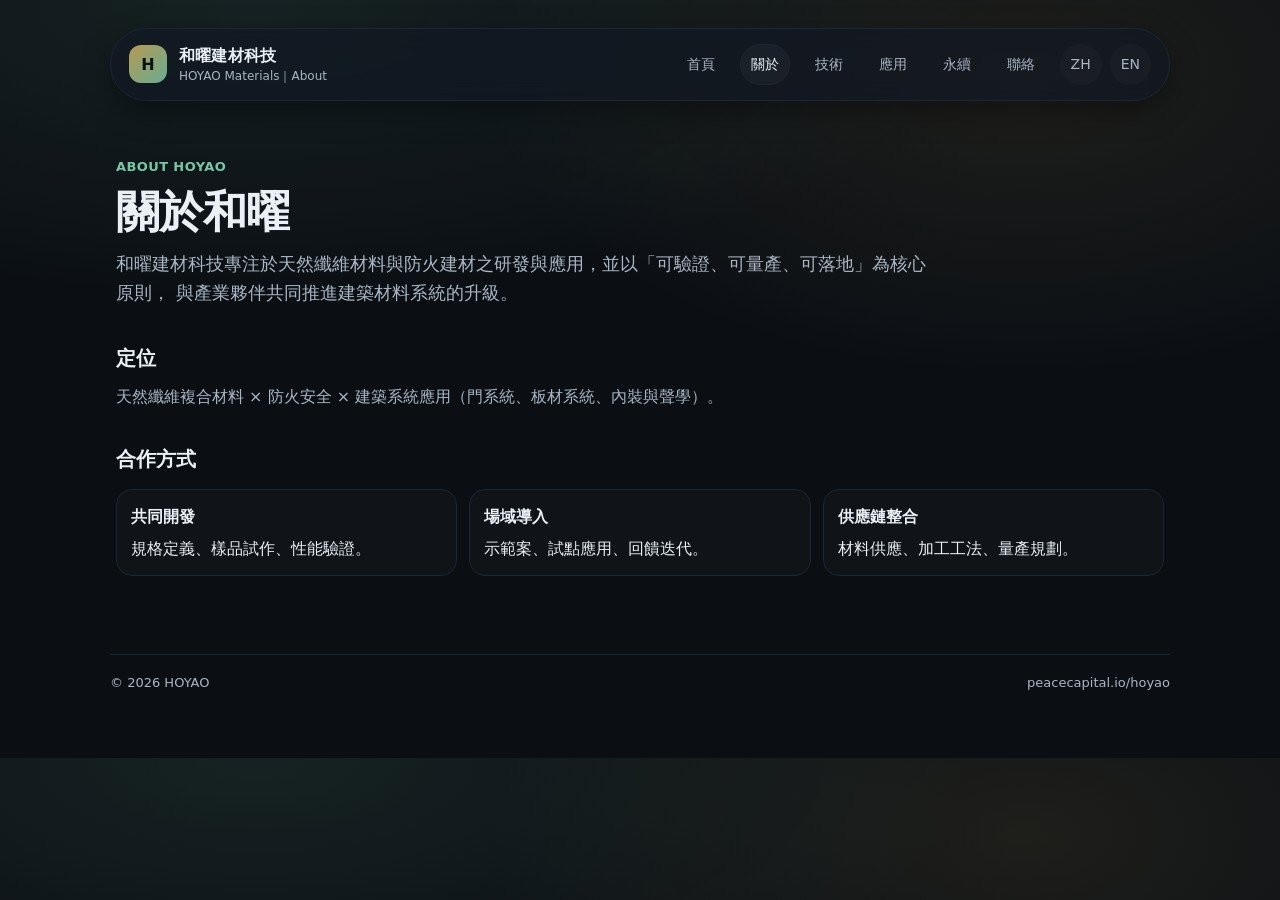
==== hoyao/zh/about.html @ d64ceba9 "Create about.html" ====
<!doctype html><html lang="zh-Hant"><head>
<meta charset="utf-8"/><meta name="viewport" content="width=device-width,initial-scale=1"/>
<title>關於和曜｜和曜建材科技 HOYAO Materials</title>
<meta name="description" content="和曜建材科技（HOYAO Materials）公司介紹、定位與合作方式。"/>
<link rel="canonical" href="https://peacecapital.io/hoyao/zh/about.html"/>
<link rel="stylesheet" href="../style.css"/>
</head><body>
<div class="container">
  <div class="nav">
    <div class="brand"><div class="logo">H</div><div>
      <div class="name">和曜建材科技</div>
      <div class="sub">HOYAO Materials｜About</div>
    </div></div>
    <div class="links">
      <a href="/hoyao/zh/">首頁</a>
      <a class="active" href="/hoyao/zh/about.html">關於</a>
      <a href="/hoyao/zh/technology.html">技術</a>
      <a href="/hoyao/zh/applications.html">應用</a>
      <a href="/hoyao/zh/sustainability.html">永續</a>
      <a href="/hoyao/zh/contact.html">聯絡</a>
      <span class="lang"><a class="pill" href="/hoyao/zh/">ZH</a><a class="pill" href="/hoyao/en/">EN</a></span>
    </div>
  </div>

  <div class="hero">
    <div class="kicker">ABOUT HOYAO</div>
    <div class="h1">關於和曜</div>
    <div class="lead">
      和曜建材科技專注於天然纖維材料與防火建材之研發與應用，並以「可驗證、可量產、可落地」為核心原則，
      與產業夥伴共同推進建築材料系統的升級。
    </div>

    <div class="section">
      <h2>定位</h2>
      <p>天然纖維複合材料 × 防火安全 × 建築系統應用（門系統、板材系統、內裝與聲學）。</p>
    </div>

    <div class="section">
      <h2>合作方式</h2>
      <div class="list">
        <div class="item"><b>共同開發</b>規格定義、樣品試作、性能驗證。</div>
        <div class="item"><b>場域導入</b>示範案、試點應用、回饋迭代。</div>
        <div class="item"><b>供應鏈整合</b>材料供應、加工工法、量產規劃。</div>
      </div>
    </div>
  </div>

  <div class="footer"><div>© <span id="y"></span> HOYAO</div><div>peacecapital.io/hoyao</div></div>
</div>
<script>document.getElementById("y").textContent=new Date().getFullYear();</script>
</body></html>
---- hoyao/style.css ----
:root{
  --bg:#0b0f14;
  --card:#111824;
  --text:#eaf0f6;
  --muted:#a9b6c3;
  --line:#1b2636;
  --accent:#c8a85a;   /* 低調金色 */
  --accent2:#77c7a5;  /* 低調綠 */
  --shadow: 0 10px 30px rgba(0,0,0,.35);
  --radius: 18px;
}

*{box-sizing:border-box}
html,body{margin:0;padding:0}
body{
  font-family: ui-sans-serif, system-ui, -apple-system, "Segoe UI", Roboto, "Noto Sans TC", "PingFang TC", "Microsoft JhengHei", Arial, sans-serif;
  background: radial-gradient(1200px 500px at 20% 0%, rgba(119,199,165,.10), transparent 60%),
              radial-gradient(900px 500px at 80% 10%, rgba(200,168,90,.10), transparent 60%),
              var(--bg);
  color:var(--text);
  line-height:1.6;
}

a{color:inherit;text-decoration:none}
a:hover{opacity:.9}

.container{max-width:1100px;margin:0 auto;padding:28px 20px 64px}
.nav{
  display:flex;align-items:center;justify-content:space-between;
  gap:14px; padding:14px 18px; border:1px solid var(--line);
  border-radius:999px; background:rgba(17,24,36,.65); backdrop-filter: blur(10px);
  box-shadow: var(--shadow);
}
.brand{display:flex;align-items:center;gap:12px}
.logo{
  width:38px;height:38px;border-radius:12px;
  background: linear-gradient(135deg, rgba(200,168,90,.9), rgba(119,199,165,.85));
  display:grid;place-items:center;color:#081018;font-weight:800;
}
.brand .name{font-weight:800;letter-spacing:.2px}
.brand .sub{font-size:12px;color:var(--muted);margin-top:-2px}

.links{display:flex;gap:14px;flex-wrap:wrap;align-items:center;justify-content:flex-end}
.links a{
  font-size:14px;color:var(--muted);
  padding:8px 10px;border-radius:999px;border:1px solid transparent;
}
.links a.active{color:var(--text);border-color:var(--line);background:rgba(255,255,255,.03)}
.lang{display:flex;gap:8px;align-items:center}
.pill{
  font-size:13px;color:var(--text);
  padding:8px 12px;border:1px solid var(--line);
  border-radius:999px;background:rgba(255,255,255,.02);
}
.pill:hover{background:rgba(255,255,255,.04)}
.hero{padding:56px 6px 26px}
.kicker{color:var(--accent2);font-weight:700;letter-spacing:.4px;font-size:13px}
.h1{
  margin:10px 0 14px;font-size:44px;line-height:1.1;font-weight:900;
  letter-spacing:-.6px;
}
.lead{color:var(--muted);font-size:18px;max-width:820px}
.cta{display:flex;gap:12px;flex-wrap:wrap;margin-top:18px}
.btn{
  display:inline-flex;align-items:center;gap:10px;
  padding:12px 16px;border-radius:12px;border:1px solid var(--line);
  background:rgba(255,255,255,.03); color:var(--text);
}
.btn.primary{
  border-color: rgba(200,168,90,.35);
  background: linear-gradient(135deg, rgba(200,168,90,.18), rgba(119,199,165,.10));
}
.grid{
  display:grid; gap:14px; margin-top:26px;
  grid-template-columns: repeat(12, 1fr);
}
.card{
  grid-column: span 6;
  border:1px solid var(--line);
  background:rgba(17,24,36,.55);
  border-radius: var(--radius);
  padding:18px 18px 16px;
  box-shadow: var(--shadow);
}
.card h3{margin:2px 0 8px;font-size:16px}
.card p{margin:0;color:var(--muted);font-size:14px}
.badges{display:flex;gap:8px;flex-wrap:wrap;margin-top:12px}
.badge{
  font-size:12px;color:var(--muted);
  padding:6px 10px;border:1px solid var(--line);
  border-radius:999px;background:rgba(255,255,255,.02)
}
.section{margin-top:34px}
.section h2{margin:0 0 10px;font-size:20px}
.section p{margin:0;color:var(--muted);max-width:900px}
.list{margin-top:14px;display:grid;gap:12px;grid-template-columns: repeat(12, 1fr);}
.item{
  grid-column: span 4;
  border:1px solid var(--line);
  background:rgba(255,255,255,.02);
  border-radius: 16px; padding:14px;
}
.item b{display:block;margin-bottom:6px}
.footer{
  margin-top:52px; padding-top:18px;
  border-top:1px solid var(--line); color:var(--muted); font-size:13px;
  display:flex;justify-content:space-between;gap:14px;flex-wrap:wrap
}

@media (max-width:900px){
  .h1{font-size:36px}
  .card{grid-column: span 12}
  .item{grid-column: span 12}
  .links{justify-content:flex-start}
}
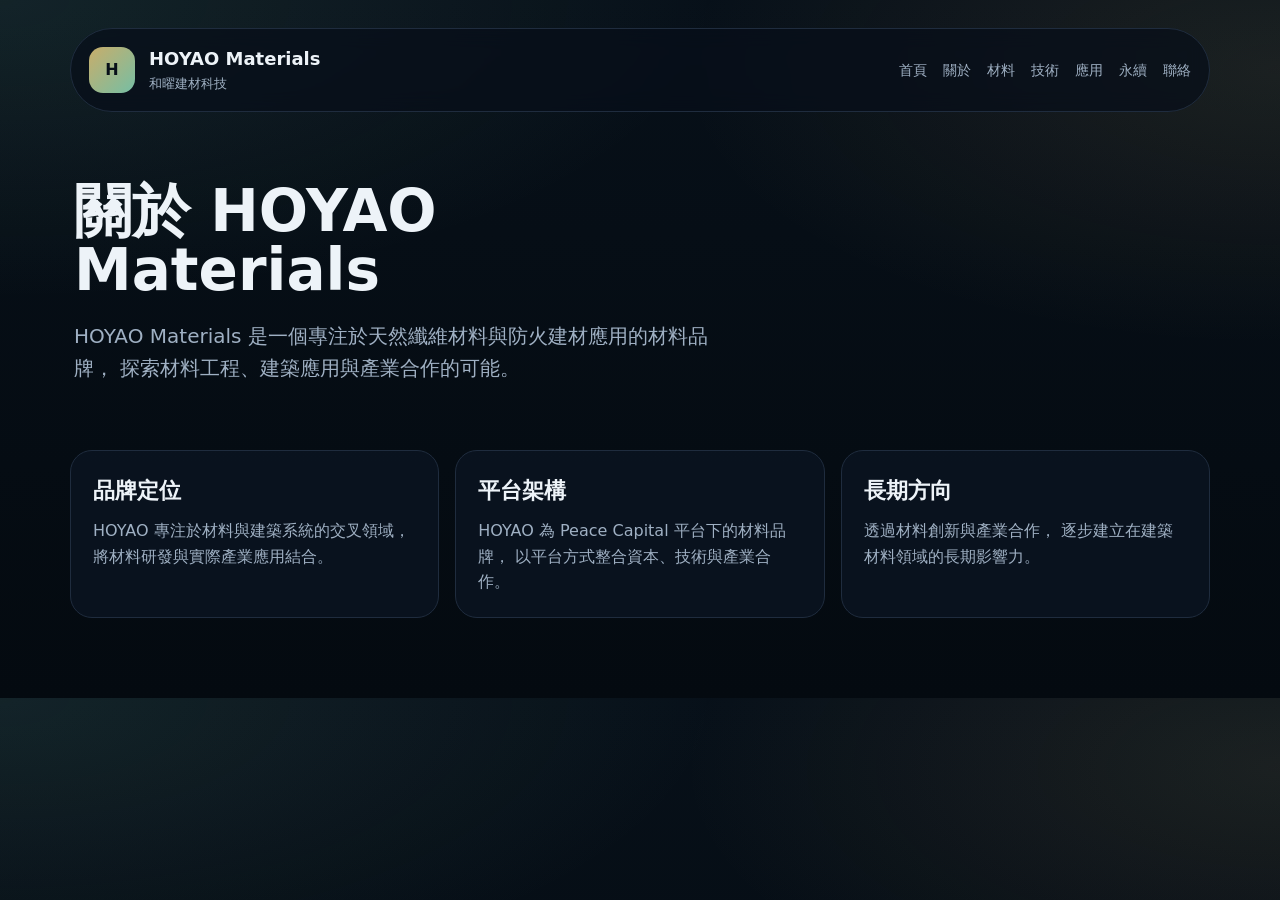
==== commit f9113044: "Update navigation links in about.html" ====
--- a/hoyao/zh/about.html
+++ b/hoyao/zh/about.html
@@ -1,51 +1,121 @@
-<!doctype html><html lang="zh-Hant"><head>
-<meta charset="utf-8"/><meta name="viewport" content="width=device-width,initial-scale=1"/>
-<title>關於和曜｜和曜建材科技 HOYAO Materials</title>
-<meta name="description" content="和曜建材科技（HOYAO Materials）公司介紹、定位與合作方式。"/>
-<link rel="canonical" href="https://peacecapital.io/hoyao/zh/about.html"/>
-<link rel="stylesheet" href="../style.css"/>
-</head><body>
-<div class="container">
-  <div class="nav">
-    <div class="brand"><div class="logo">H</div><div>
-      <div class="name">和曜建材科技</div>
-      <div class="sub">HOYAO Materials｜About</div>
-    </div></div>
-    <div class="links">
-      <a href="/hoyao/zh/">首頁</a>
-      <a class="active" href="/hoyao/zh/about.html">關於</a>
-      <a href="/hoyao/zh/technology.html">技術</a>
-      <a href="/hoyao/zh/applications.html">應用</a>
-      <a href="/hoyao/zh/sustainability.html">永續</a>
-      <a href="/hoyao/zh/contact.html">聯絡</a>
-      <span class="lang"><a class="pill" href="/hoyao/zh/">ZH</a><a class="pill" href="/hoyao/en/">EN</a></span>
-    </div>
-  </div>
+<!doctype html>
+<html lang="zh-Hant">
+<head>
 
-  <div class="hero">
-    <div class="kicker">ABOUT HOYAO</div>
-    <div class="h1">關於和曜</div>
-    <div class="lead">
-      和曜建材科技專注於天然纖維材料與防火建材之研發與應用，並以「可驗證、可量產、可落地」為核心原則，
-      與產業夥伴共同推進建築材料系統的升級。
-    </div>
+<meta charset="utf-8">
+<meta name="viewport" content="width=device-width,initial-scale=1">
 
-    <div class="section">
-      <h2>定位</h2>
-      <p>天然纖維複合材料 × 防火安全 × 建築系統應用（門系統、板材系統、內裝與聲學）。</p>
-    </div>
+<title>關於 HOYAO｜和曜建材科技</title>
 
-    <div class="section">
-      <h2>合作方式</h2>
-      <div class="list">
-        <div class="item"><b>共同開發</b>規格定義、樣品試作、性能驗證。</div>
-        <div class="item"><b>場域導入</b>示範案、試點應用、回饋迭代。</div>
-        <div class="item"><b>供應鏈整合</b>材料供應、加工工法、量產規劃。</div>
-      </div>
-    </div>
-  </div>
+<link rel="stylesheet" href="../style.css">
 
-  <div class="footer"><div>© <span id="y"></span> HOYAO</div><div>peacecapital.io/hoyao</div></div>
+</head>
+
+<body>
+
+<div class="page-shell">
+
+<header class="topbar">
+
+<a class="brand" href="/hoyao/">
+<div class="brand-mark">H</div>
+
+<div>
+<div class="brand-title">HOYAO Materials</div>
+<div class="brand-sub">和曜建材科技</div>
 </div>
-<script>document.getElementById("y").textContent=new Date().getFullYear();</script>
-</body></html>
+
+</a>
+
+<nav class="topnav">
+
+<a href="index.html">首頁</a>
+
+<a href="about.html">關於</a>
+
+<a href="materials.html">材料</a>
+
+<a href="technology.html">技術</a>
+
+<a href="applications.html">應用</a>
+
+<a href="sustainability.html">永續</a>
+
+<a href="contact.html">聯絡</a>
+
+</nav>
+
+</header>
+
+<section class="hero">
+
+<div>
+
+<h1>
+關於 HOYAO Materials
+</h1>
+
+<p class="lead">
+
+HOYAO Materials 是一個專注於天然纖維材料與防火建材應用的材料品牌，
+探索材料工程、建築應用與產業合作的可能。
+
+</p>
+
+</div>
+
+</section>
+
+<section class="section-grid">
+
+<div class="feature-card">
+
+<h2>
+品牌定位
+</h2>
+
+<p>
+
+HOYAO 專注於材料與建築系統的交叉領域，
+將材料研發與實際產業應用結合。
+
+</p>
+
+</div>
+
+<div class="feature-card">
+
+<h2>
+平台架構
+</h2>
+
+<p>
+
+HOYAO 為 Peace Capital 平台下的材料品牌，
+以平台方式整合資本、技術與產業合作。
+
+</p>
+
+</div>
+
+<div class="feature-card">
+
+<h2>
+長期方向
+</h2>
+
+<p>
+
+透過材料創新與產業合作，
+逐步建立在建築材料領域的長期影響力。
+
+</p>
+
+</div>
+
+</section>
+
+</div>
+
+</body>
+</html>
--- a/hoyao/style.css
+++ b/hoyao/style.css
@@ -1,115 +1,411 @@
 :root{
-  --bg:#0b0f14;
-  --card:#111824;
-  --text:#eaf0f6;
-  --muted:#a9b6c3;
-  --line:#1b2636;
-  --accent:#c8a85a;   /* 低調金色 */
-  --accent2:#77c7a5;  /* 低調綠 */
-  --shadow: 0 10px 30px rgba(0,0,0,.35);
-  --radius: 18px;
-}
-
-*{box-sizing:border-box}
-html,body{margin:0;padding:0}
+  --bg:#071019;
+  --bg-soft:#0c1724;
+  --card:#101b2b;
+  --line:#1f2c3e;
+  --text:#edf3f8;
+  --muted:#9fb0c3;
+  --accent:#82d2b4;
+  --accent2:#d3b66f;
+  --radius:22px;
+}
+
+*{
+  box-sizing:border-box;
+}
+
+html,body{
+  margin:0;
+  padding:0;
+}
+
 body{
-  font-family: ui-sans-serif, system-ui, -apple-system, "Segoe UI", Roboto, "Noto Sans TC", "PingFang TC", "Microsoft JhengHei", Arial, sans-serif;
-  background: radial-gradient(1200px 500px at 20% 0%, rgba(119,199,165,.10), transparent 60%),
-              radial-gradient(900px 500px at 80% 10%, rgba(200,168,90,.10), transparent 60%),
-              var(--bg);
+  font-family: ui-sans-serif, system-ui, -apple-system, BlinkMacSystemFont,
+  "Segoe UI", Roboto, "Noto Sans TC", "PingFang TC", "Microsoft JhengHei", Arial, sans-serif;
+
   color:var(--text);
+
+  background:
+  radial-gradient(1200px 500px at 0% 0%, rgba(130,210,180,.10), transparent 60%),
+  radial-gradient(1000px 460px at 100% 10%, rgba(211,182,111,.10), transparent 60%),
+  linear-gradient(180deg, #071019 0%, #040a10 100%);
+
   line-height:1.6;
 }
 
-a{color:inherit;text-decoration:none}
-a:hover{opacity:.9}
-
-.container{max-width:1100px;margin:0 auto;padding:28px 20px 64px}
-.nav{
-  display:flex;align-items:center;justify-content:space-between;
-  gap:14px; padding:14px 18px; border:1px solid var(--line);
-  border-radius:999px; background:rgba(17,24,36,.65); backdrop-filter: blur(10px);
-  box-shadow: var(--shadow);
-}
-.brand{display:flex;align-items:center;gap:12px}
-.logo{
-  width:38px;height:38px;border-radius:12px;
-  background: linear-gradient(135deg, rgba(200,168,90,.9), rgba(119,199,165,.85));
-  display:grid;place-items:center;color:#081018;font-weight:800;
-}
-.brand .name{font-weight:800;letter-spacing:.2px}
-.brand .sub{font-size:12px;color:var(--muted);margin-top:-2px}
-
-.links{display:flex;gap:14px;flex-wrap:wrap;align-items:center;justify-content:flex-end}
-.links a{
-  font-size:14px;color:var(--muted);
-  padding:8px 10px;border-radius:999px;border:1px solid transparent;
-}
-.links a.active{color:var(--text);border-color:var(--line);background:rgba(255,255,255,.03)}
-.lang{display:flex;gap:8px;align-items:center}
-.pill{
-  font-size:13px;color:var(--text);
-  padding:8px 12px;border:1px solid var(--line);
-  border-radius:999px;background:rgba(255,255,255,.02);
-}
-.pill:hover{background:rgba(255,255,255,.04)}
-.hero{padding:56px 6px 26px}
-.kicker{color:var(--accent2);font-weight:700;letter-spacing:.4px;font-size:13px}
-.h1{
-  margin:10px 0 14px;font-size:44px;line-height:1.1;font-weight:900;
-  letter-spacing:-.6px;
-}
-.lead{color:var(--muted);font-size:18px;max-width:820px}
-.cta{display:flex;gap:12px;flex-wrap:wrap;margin-top:18px}
+a{
+  text-decoration:none;
+  color:inherit;
+}
+
+/* PAGE */
+
+.page-shell{
+  max-width:1180px;
+  margin:0 auto;
+  padding:28px 20px 80px;
+}
+
+/* NAVBAR */
+
+.topbar{
+  display:flex;
+  justify-content:space-between;
+  align-items:center;
+  gap:18px;
+
+  padding:16px 18px;
+
+  border:1px solid var(--line);
+  border-radius:999px;
+
+  background:rgba(8,15,25,.72);
+  backdrop-filter:blur(10px);
+}
+
+.brand{
+  display:flex;
+  align-items:center;
+  gap:14px;
+}
+
+.brand-mark{
+  width:46px;
+  height:46px;
+
+  border-radius:14px;
+
+  display:grid;
+  place-items:center;
+
+  font-weight:800;
+  color:#071019;
+
+  background:linear-gradient(
+    135deg,
+    rgba(211,182,111,.95),
+    rgba(130,210,180,.9)
+  );
+}
+
+.brand-title{
+  font-size:18px;
+  font-weight:800;
+}
+
+.brand-sub{
+  font-size:13px;
+  color:var(--muted);
+}
+
+.topnav{
+  display:flex;
+  gap:16px;
+  align-items:center;
+}
+
+.topnav a{
+  font-size:14px;
+  color:var(--muted);
+}
+
+.topnav a.active{
+  color:var(--text);
+}
+
+/* HERO */
+
+.hero{
+  display:grid;
+  grid-template-columns:1.2fr .8fr;
+  gap:24px;
+
+  padding:70px 4px 26px;
+}
+
+.eyebrow{
+  font-size:13px;
+  font-weight:700;
+  color:var(--accent);
+  margin-bottom:12px;
+}
+
+.hero h1{
+  margin:0 0 18px;
+
+  font-size:58px;
+  line-height:1.02;
+}
+
+.lead{
+  font-size:20px;
+  color:var(--muted);
+}
+
+.hero-actions{
+  display:flex;
+  gap:14px;
+  flex-wrap:wrap;
+
+  margin-top:24px;
+}
+
 .btn{
-  display:inline-flex;align-items:center;gap:10px;
-  padding:12px 16px;border-radius:12px;border:1px solid var(--line);
-  background:rgba(255,255,255,.03); color:var(--text);
-}
-.btn.primary{
-  border-color: rgba(200,168,90,.35);
-  background: linear-gradient(135deg, rgba(200,168,90,.18), rgba(119,199,165,.10));
-}
-.grid{
-  display:grid; gap:14px; margin-top:26px;
-  grid-template-columns: repeat(12, 1fr);
-}
-.card{
-  grid-column: span 6;
-  border:1px solid var(--line);
-  background:rgba(17,24,36,.55);
-  border-radius: var(--radius);
-  padding:18px 18px 16px;
-  box-shadow: var(--shadow);
-}
-.card h3{margin:2px 0 8px;font-size:16px}
-.card p{margin:0;color:var(--muted);font-size:14px}
-.badges{display:flex;gap:8px;flex-wrap:wrap;margin-top:12px}
-.badge{
-  font-size:12px;color:var(--muted);
-  padding:6px 10px;border:1px solid var(--line);
-  border-radius:999px;background:rgba(255,255,255,.02)
-}
-.section{margin-top:34px}
-.section h2{margin:0 0 10px;font-size:20px}
-.section p{margin:0;color:var(--muted);max-width:900px}
-.list{margin-top:14px;display:grid;gap:12px;grid-template-columns: repeat(12, 1fr);}
-.item{
-  grid-column: span 4;
-  border:1px solid var(--line);
+  display:inline-flex;
+  align-items:center;
+  justify-content:center;
+
+  padding:12px 18px;
+
+  border-radius:12px;
+  border:1px solid var(--line);
+
+  background:rgba(255,255,255,.03);
+
+  font-weight:600;
+}
+
+.btn:hover{
+  background:rgba(255,255,255,.05);
+}
+
+.btn-primary{
+  background:linear-gradient(
+    135deg,
+    rgba(130,210,180,.16),
+    rgba(211,182,111,.12)
+  );
+
+  border-color:rgba(130,210,180,.24);
+}
+
+/* HERO SIDE PANEL */
+
+.hero-panel{
+  display:flex;
+}
+
+.panel-card{
+  width:100%;
+
+  padding:26px;
+
+  border-radius:var(--radius);
+  border:1px solid var(--line);
+
+  background:rgba(17,27,43,.92);
+}
+
+.panel-label{
+  font-size:12px;
+  font-weight:700;
+
+  color:var(--accent);
+  margin-bottom:10px;
+}
+
+.panel-title{
+  font-size:26px;
+  font-weight:800;
+
+  margin-bottom:10px;
+}
+
+.panel-card p{
+  margin:0;
+  color:var(--muted);
+}
+
+/* FEATURES */
+
+.section-grid{
+  margin-top:20px;
+
+  display:grid;
+  grid-template-columns:repeat(3,1fr);
+  gap:16px;
+}
+
+.feature-card{
+  padding:22px;
+
+  border-radius:var(--radius);
+  border:1px solid var(--line);
+
+  background:rgba(12,22,35,.72);
+}
+
+.card-kicker{
+  font-size:12px;
+  font-weight:800;
+  color:var(--accent2);
+
+  margin-bottom:10px;
+}
+
+.feature-card h2{
+  margin:0 0 10px;
+  font-size:22px;
+}
+
+.feature-card p{
+  margin:0;
+  color:var(--muted);
+}
+
+.tag-row{
+  margin-top:16px;
+
+  display:flex;
+  gap:8px;
+  flex-wrap:wrap;
+}
+
+.tag{
+  padding:6px 10px;
+
+  border-radius:999px;
+  border:1px solid var(--line);
+
+  font-size:12px;
+  color:var(--muted);
+
   background:rgba(255,255,255,.02);
-  border-radius: 16px; padding:14px;
-}
-.item b{display:block;margin-bottom:6px}
-.footer{
-  margin-top:52px; padding-top:18px;
-  border-top:1px solid var(--line); color:var(--muted); font-size:13px;
-  display:flex;justify-content:space-between;gap:14px;flex-wrap:wrap
-}
-
-@media (max-width:900px){
-  .h1{font-size:36px}
-  .card{grid-column: span 12}
-  .item{grid-column: span 12}
-  .links{justify-content:flex-start}
-}
+}
+
+/* LANGUAGE SECTION */
+
+.language-section{
+  margin-top:36px;
+
+  padding:28px;
+
+  border-radius:var(--radius);
+  border:1px solid var(--line);
+
+  background:rgba(10,18,29,.74);
+}
+
+.section-heading h2{
+  margin:0 0 10px;
+
+  font-size:32px;
+}
+
+.section-heading p{
+  margin:0;
+  color:var(--muted);
+}
+
+.section-eyebrow{
+  font-size:12px;
+  font-weight:700;
+  color:var(--accent);
+
+  margin-bottom:10px;
+}
+
+.language-grid{
+  margin-top:20px;
+
+  display:grid;
+  grid-template-columns:repeat(2,1fr);
+  gap:16px;
+}
+
+.language-card{
+  display:block;
+
+  padding:22px;
+
+  border-radius:18px;
+  border:1px solid var(--line);
+
+  background:rgba(255,255,255,.02);
+}
+
+.language-card:hover{
+  background:rgba(255,255,255,.04);
+}
+
+.lang-label{
+  width:40px;
+  height:40px;
+
+  border-radius:999px;
+
+  display:grid;
+  place-items:center;
+
+  font-size:13px;
+  font-weight:800;
+
+  border:1px solid var(--line);
+
+  margin-bottom:12px;
+}
+
+.language-card h3{
+  margin:0 0 6px;
+}
+
+.language-card p{
+  margin:0;
+  color:var(--muted);
+}
+
+/* FOOTER */
+
+.site-footer{
+  margin-top:60px;
+
+  padding-top:16px;
+
+  border-top:1px solid var(--line);
+
+  display:flex;
+  justify-content:space-between;
+
+  font-size:13px;
+  color:var(--muted);
+}
+
+/* MOBILE */
+
+@media (max-width:1024px){
+
+.hero{
+grid-template-columns:1fr;
+}
+
+.section-grid{
+grid-template-columns:1fr;
+}
+
+}
+
+@media (max-width:760px){
+
+.page-shell{
+padding:20px 14px 60px;
+}
+
+.topbar{
+flex-direction:column;
+align-items:flex-start;
+border-radius:24px;
+}
+
+.hero h1{
+font-size:40px;
+}
+
+.lead{
+font-size:17px;
+}
+
+.language-grid{
+grid-template-columns:1fr;
+}
+
+}
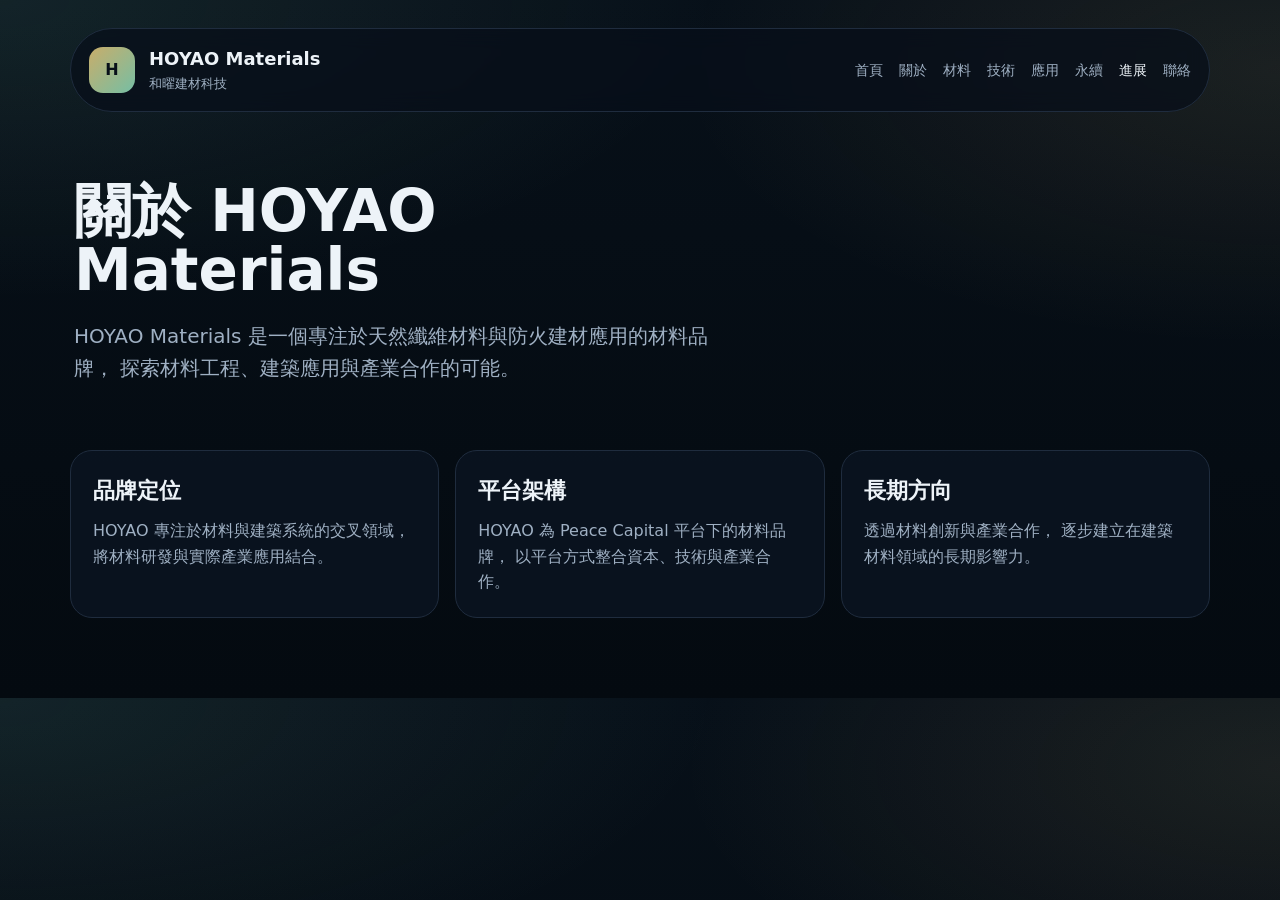
==== commit 7458f5d4: "Add '進展' link to the navigation menu" ====
--- a/hoyao/zh/about.html
+++ b/hoyao/zh/about.html
@@ -30,17 +30,12 @@
 <nav class="topnav">
 
 <a href="index.html">首頁</a>
-
 <a href="about.html">關於</a>
-
 <a href="materials.html">材料</a>
-
 <a href="technology.html">技術</a>
-
 <a href="applications.html">應用</a>
-
 <a href="sustainability.html">永續</a>
-
+<a href="updates.html" class="active">進展</a>
 <a href="contact.html">聯絡</a>
 
 </nav>
